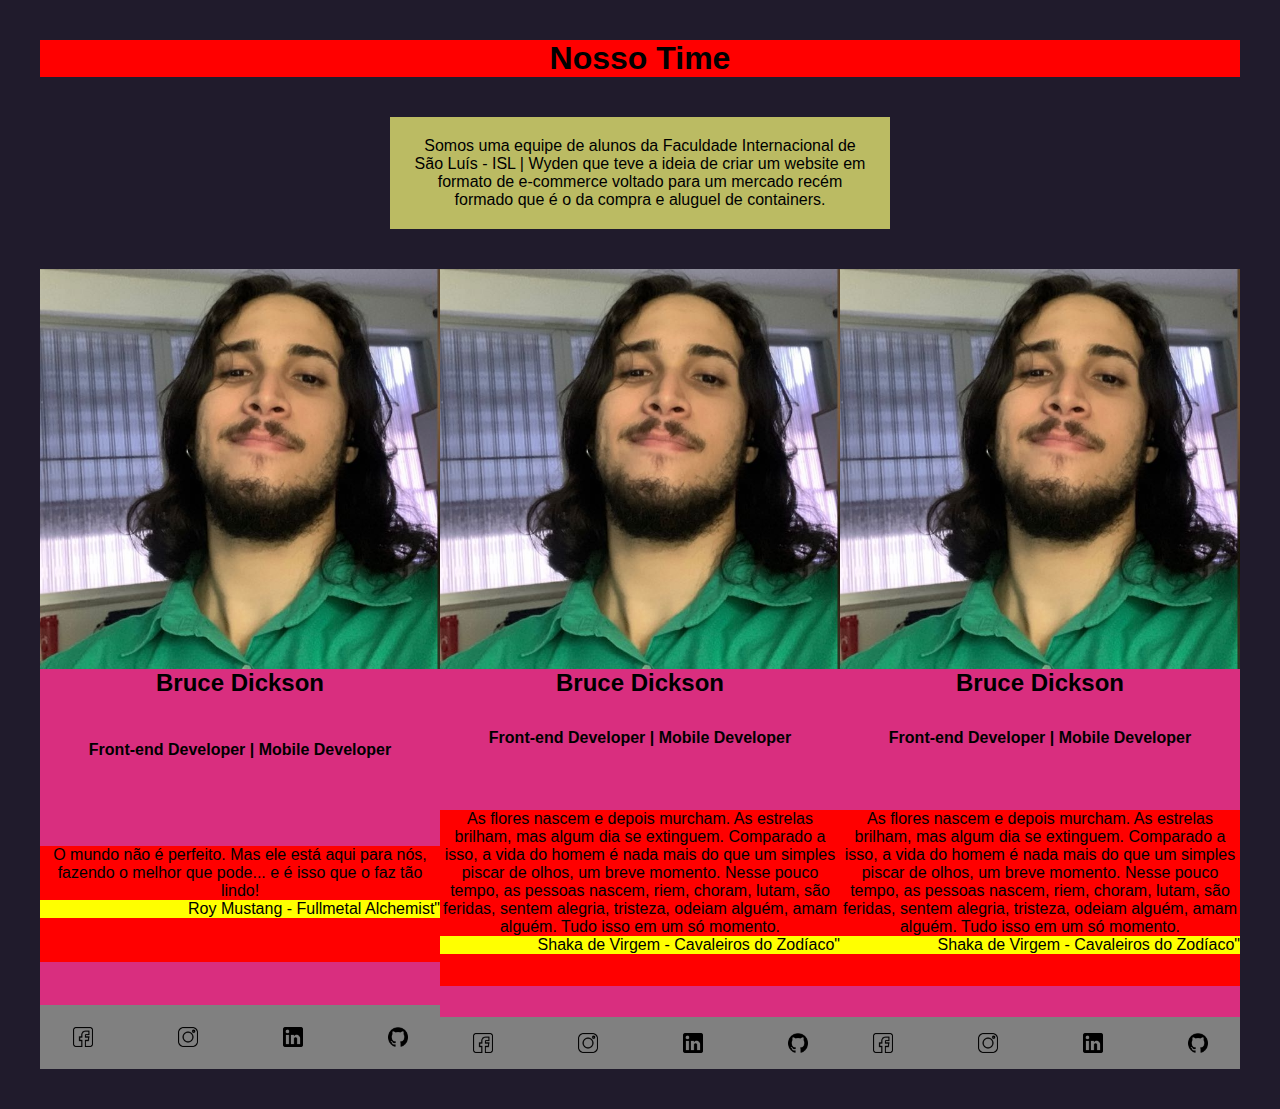
==== equipe.html @ 949eaf2f "inicio implementacao page" ====
<!DOCTYPE html>
<html lang="pt-br">
<head>
    <meta charset="UTF-8">
    <meta http-equiv="X-UA-Compatible" content="IE=edge">
    <meta name="viewport" content="width=device-width, initial-scale=1.0">
    <title>Equipe</title>
    <link rel="stylesheet" href="css/equipe.css">
</head>
<body>

    <h1>Nosso Time</h1>

    <p class="team-description">
        Somos uma equipe de alunos da Faculdade Internacional de São Luís - ISL | Wyden
        que teve a ideia de criar um website em formato de e-commerce voltado para um
        mercado recém formado que é o da compra e aluguel de containers.
    </p>

    <main>



        <div class="grid-profile">

            <img width="10px" class="image-profile" src="img/equipe/b.jpg" alt="image-profile">
            
            <div class="profile-details">

                <h2 class="profile-name">Bruce Dickson</h2>
                <h4 class="profile-stack">Front-end Developer | Mobile Developer</h4>
                
                <p class="profile-phrase">
                    <blockquote>
                         O mundo não é perfeito. Mas ele está aqui para nós, fazendo o melhor que pode... e é isso que o faz tão lindo!                        
                        <p>Roy Mustang - Fullmetal Alchemist"</p>
                    </blockquote>
                </p>

                <nav class="profile-links">
                    <a href="#" target="_blank">
                        <img width="20px" src="img/icones-redes-sociais/icone-facebook.png" alt="icone-facebook">
                    </a>
                    <a href="#" target="_blank">
                        <img width="20px" src="img/icones-redes-sociais/icone-instagram.png" alt="icone-instagram">
                    </a>
                    <a href="#" target="_blank">
                        <img width="20px" src="img/icones-redes-sociais/icone-linkedin.png" alt="icone-linkedin">
                    </a>
                    <a href="#" target="_blank">
                        <img width="20px" src="img/icones-redes-sociais/icone-github.png" alt="icone-github">
                    </a>
                </nav>
            </div>

        </div>

        <div class="grid-profile">

            <img width="10px" class="image-profile" src="img/equipe/b.jpg" alt="image-profile">
            
            <div class="profile-details">

                <h2 class="profile-name">Bruce Dickson</h2>
                <h4 class="profile-stack">Front-end Developer | Mobile Developer</h4>
                
                <p class="profile-phrase">
                    <blockquote>
                        As flores nascem e depois murcham. As estrelas brilham, mas algum dia se extinguem. Comparado a isso, a vida do homem é nada mais do que um simples piscar de olhos, um breve momento. Nesse pouco tempo, as pessoas nascem, riem, choram, lutam, são feridas, sentem alegria, tristeza, odeiam alguém, amam alguém. Tudo isso em um só momento.                         
                        <p>Shaka de Virgem - Cavaleiros do Zodíaco"</p>
                    </blockquote>
                </p>

                <nav class="profile-links">
                    <a href="#" target="_blank">
                        <img width="20px" src="img/icones-redes-sociais/icone-facebook.png" alt="icone-facebook">
                    </a>
                    <a href="#" target="_blank">
                        <img width="20px" src="img/icones-redes-sociais/icone-instagram.png" alt="icone-instagram">
                    </a>
                    <a href="#" target="_blank">
                        <img width="20px" src="img/icones-redes-sociais/icone-linkedin.png" alt="icone-linkedin">
                    </a>
                    <a href="#" target="_blank">
                        <img width="20px" src="img/icones-redes-sociais/icone-github.png" alt="icone-github">
                    </a>
                </nav>
            </div>

        </div>

        <div class="grid-profile">

            <img width="10px" class="image-profile" src="img/equipe/b.jpg" alt="image-profile">
            
            <div class="profile-details">

                <h2 class="profile-name">Bruce Dickson</h2>
                <h4 class="profile-stack">Front-end Developer | Mobile Developer</h4>
                
                <p class="profile-phrase">
                    <blockquote>
                        As flores nascem e depois murcham. As estrelas brilham, mas algum dia se extinguem. Comparado a isso, a vida do homem é nada mais do que um simples piscar de olhos, um breve momento. Nesse pouco tempo, as pessoas nascem, riem, choram, lutam, são feridas, sentem alegria, tristeza, odeiam alguém, amam alguém. Tudo isso em um só momento.                         
                        <p>Shaka de Virgem - Cavaleiros do Zodíaco"</p>
                    </blockquote>
                </p>

                <nav class="profile-links">
                    <a href="#" target="_blank">
                        <img width="20px" src="img/icones-redes-sociais/icone-facebook.png" alt="icone-facebook">
                    </a>
                    <a href="#" target="_blank">
                        <img width="20px" src="img/icones-redes-sociais/icone-instagram.png" alt="icone-instagram">
                    </a>
                    <a href="#" target="_blank">
                        <img width="20px" src="img/icones-redes-sociais/icone-linkedin.png" alt="icone-linkedin">
                    </a>
                    <a href="#" target="_blank">
                        <img width="20px" src="img/icones-redes-sociais/icone-github.png" alt="icone-github">
                    </a>
                </nav>
            </div>

        </div>

    </main>
</body>
</html>
---- css/equipe.css ----
:root {
    --bg-fundo-destaque: #010102c7;
    --bg-color: #201b2c;
    --bg-btn-login: #00ff88;
    --bg-input: #514869;
    --color-title: #77ffc0;
    --color-card-title: #00ff88;
    --bg-icone-facebook: #4267B2;
    --bg-icone-twitter: #36B9FF;
    --bg-icone-insta: radial-gradient(circle at 33% 100%, #fed373 4%, #f15245 30%, #d92e7f 62%, #9b36b7 85%, #515ecf);
    --bg-icone-youtube: #F20000;
}

* {
    padding: 0;
    margin: 0;
    box-sizing: border-box;
}

img {
    width: 100%;
}

a {
    text-decoration: none;
}

body {
    background-color: var(--bg-color);
    font-family: Arial, Helvetica, sans-serif;
    margin: 40px;
}

h1 { 
    text-align: center;
    background-color: red;
    margin-bottom: 40px;
}

p.team-description {
    text-align: justify;
    max-width: 500px;
    text-align: center;
    background-color: rgb(187, 187, 99);
    margin: 40px auto;
    padding: 20px
}

main {
    background-color: yellow;
    display: grid;
    grid-template-columns: repeat(3,1fr);
}

main div.grid-profile {
    background-color: green;
    display: grid;
    grid-template-columns: 1fr;
    grid-template-rows: 1fr 1fr;
}

main div div.profile-details {
    display: grid;
    background-color: #d92e7f;
}

main div div.profile-details h2 {
    text-align: center;
}

main div div.profile-details h4 {
    text-align: center;
}

main div div.profile-details blockquote  {
    background-color: red;
    text-align: center;
}

main div div.profile-details blockquote p {
    background-color: yellow;
    text-align: right;
}

main div div.profile-details nav {
    background-color: gray;
    display: flex;
    gap: 20px;
}

main div div.profile-details nav a {
    flex: 1;
    display: flex;
    flex-flow: column;
    justify-content: center;
    align-items: center;
}

main div.grid-profile nav a img {
    width: 20px;
}
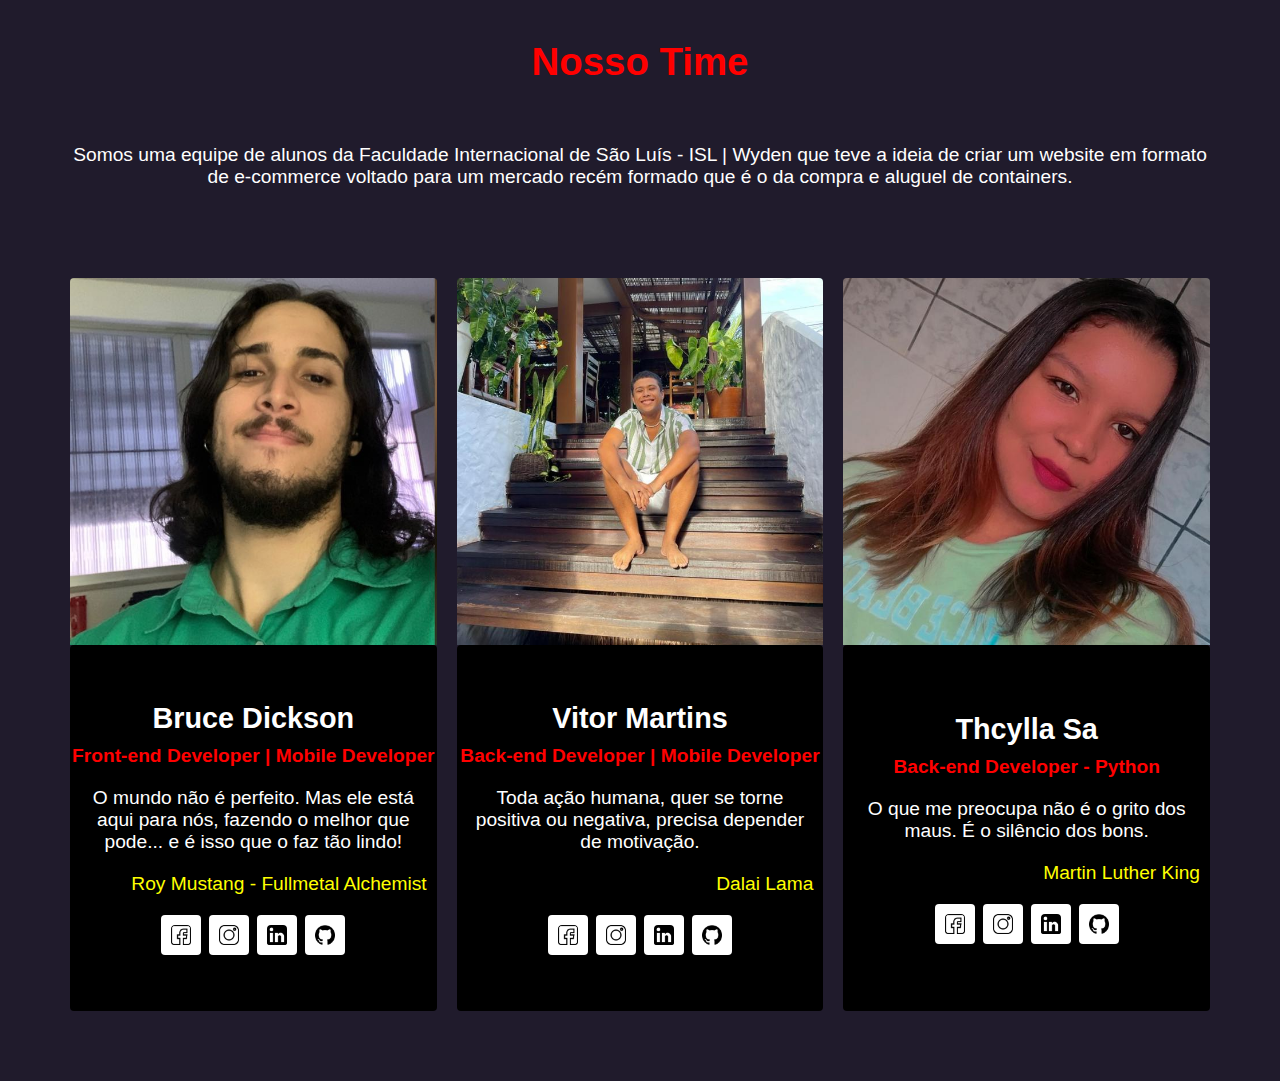
==== commit 4145a6a3: "primeira fase do grid concluida" ====
--- a/equipe.html
+++ b/equipe.html
@@ -19,8 +19,6 @@
 
     <main>
 
-
-
         <div class="grid-profile">
 
             <img width="10px" class="image-profile" src="img/equipe/b.jpg" alt="image-profile">
@@ -30,12 +28,10 @@
                 <h2 class="profile-name">Bruce Dickson</h2>
                 <h4 class="profile-stack">Front-end Developer | Mobile Developer</h4>
                 
-                <p class="profile-phrase">
-                    <blockquote>
-                         O mundo não é perfeito. Mas ele está aqui para nós, fazendo o melhor que pode... e é isso que o faz tão lindo!                        
-                        <p>Roy Mustang - Fullmetal Alchemist"</p>
-                    </blockquote>
-                </p>
+                <blockquote>
+                    O mundo não é perfeito. Mas ele está aqui para nós, fazendo o melhor que pode... e é isso que o faz tão lindo!                        
+                   <p>Roy Mustang - Fullmetal Alchemist</p>
+               </blockquote>
 
                 <nav class="profile-links">
                     <a href="#" target="_blank">
@@ -52,24 +48,20 @@
                     </a>
                 </nav>
             </div>
-
         </div>
-
         <div class="grid-profile">
 
-            <img width="10px" class="image-profile" src="img/equipe/b.jpg" alt="image-profile">
+            <img width="10px" class="image-profile" src="img/equipe/v.jpg" alt="image-profile">
             
             <div class="profile-details">
 
-                <h2 class="profile-name">Bruce Dickson</h2>
-                <h4 class="profile-stack">Front-end Developer | Mobile Developer</h4>
+                <h2 class="profile-name">Vitor Martins</h2>
+                <h4 class="profile-stack">Back-end Developer | Mobile Developer</h4>
                 
-                <p class="profile-phrase">
-                    <blockquote>
-                        As flores nascem e depois murcham. As estrelas brilham, mas algum dia se extinguem. Comparado a isso, a vida do homem é nada mais do que um simples piscar de olhos, um breve momento. Nesse pouco tempo, as pessoas nascem, riem, choram, lutam, são feridas, sentem alegria, tristeza, odeiam alguém, amam alguém. Tudo isso em um só momento.                         
-                        <p>Shaka de Virgem - Cavaleiros do Zodíaco"</p>
-                    </blockquote>
-                </p>
+                <blockquote>
+                    Toda ação humana, quer se torne positiva ou negativa, precisa depender de motivação.                    
+                   <p>Dalai Lama</p>
+               </blockquote>
 
                 <nav class="profile-links">
                     <a href="#" target="_blank">
@@ -86,24 +78,21 @@
                     </a>
                 </nav>
             </div>
-
         </div>
 
         <div class="grid-profile">
 
-            <img width="10px" class="image-profile" src="img/equipe/b.jpg" alt="image-profile">
+            <img width="10px" class="image-profile" src="img/equipe/t.jpg" alt="image-profile">
             
             <div class="profile-details">
 
-                <h2 class="profile-name">Bruce Dickson</h2>
-                <h4 class="profile-stack">Front-end Developer | Mobile Developer</h4>
+                <h2 class="profile-name">Thcylla Sa</h2>
+                <h4 class="profile-stack">Back-end Developer - Python</h4>
                 
-                <p class="profile-phrase">
-                    <blockquote>
-                        As flores nascem e depois murcham. As estrelas brilham, mas algum dia se extinguem. Comparado a isso, a vida do homem é nada mais do que um simples piscar de olhos, um breve momento. Nesse pouco tempo, as pessoas nascem, riem, choram, lutam, são feridas, sentem alegria, tristeza, odeiam alguém, amam alguém. Tudo isso em um só momento.                         
-                        <p>Shaka de Virgem - Cavaleiros do Zodíaco"</p>
-                    </blockquote>
-                </p>
+                <blockquote>
+                    O que me preocupa não é o grito dos maus. É o silêncio dos bons.                     
+                   <p>Martin Luther King</p>
+               </blockquote>
 
                 <nav class="profile-links">
                     <a href="#" target="_blank">
@@ -120,7 +109,6 @@
                     </a>
                 </nav>
             </div>
-
         </div>
 
     </main>
--- a/css/equipe.css
+++ b/css/equipe.css
@@ -19,6 +19,7 @@
 
 img {
     width: 100%;
+    height: 100%;
 }
 
 a {
@@ -29,40 +30,50 @@
     background-color: var(--bg-color);
     font-family: Arial, Helvetica, sans-serif;
     margin: 40px;
+    color: #fff;
+    font-size: 1.2em;
 }
 
 h1 { 
     text-align: center;
-    background-color: red;
+    color: red;
     margin-bottom: 40px;
 }
 
 p.team-description {
     text-align: justify;
-    max-width: 500px;
     text-align: center;
-    background-color: rgb(187, 187, 99);
     margin: 40px auto;
     padding: 20px
 }
 
 main {
-    background-color: yellow;
     display: grid;
     grid-template-columns: repeat(3,1fr);
+    gap: 20px;
+    padding: 30px;
 }
 
 main div.grid-profile {
-    background-color: green;
     display: grid;
     grid-template-columns: 1fr;
     grid-template-rows: 1fr 1fr;
 }
 
+main div.grid-profile img {
+    border-top-left-radius: 4px;
+    border-top-right-radius: 4px;
+}
+
 main div div.profile-details {
-    display: grid;
-    background-color: #d92e7f;
+    background-color: #000;
+    display: flex;
+    flex-flow: column wrap;
+    justify-content: center;
+    gap: 10px;
+    border-radius: 4px;
 }
+
 
 main div div.profile-details h2 {
     text-align: center;
@@ -70,32 +81,40 @@
 
 main div div.profile-details h4 {
     text-align: center;
+    color: red;
 }
 
 main div div.profile-details blockquote  {
-    background-color: red;
+    display: flex;
+    flex-flow: column wrap;
+    justify-content: start;
     text-align: center;
+    gap: 20px;
+    padding: 10px;
+
 }
 
 main div div.profile-details blockquote p {
-    background-color: yellow;
     text-align: right;
+    color: yellow;
 }
 
 main div div.profile-details nav {
-    background-color: gray;
     display: flex;
-    gap: 20px;
+    justify-content: center;
+    gap: 8px;
+    
 }
 
-main div div.profile-details nav a {
-    flex: 1;
+main div.grid-profile nav a {
     display: flex;
-    flex-flow: column;
-    justify-content: center;
     align-items: center;
+    padding: 10px;
+    background-color: #fff;
+    border-radius: 4px;
 }
 
 main div.grid-profile nav a img {
     width: 20px;
+    height: 20px;
 }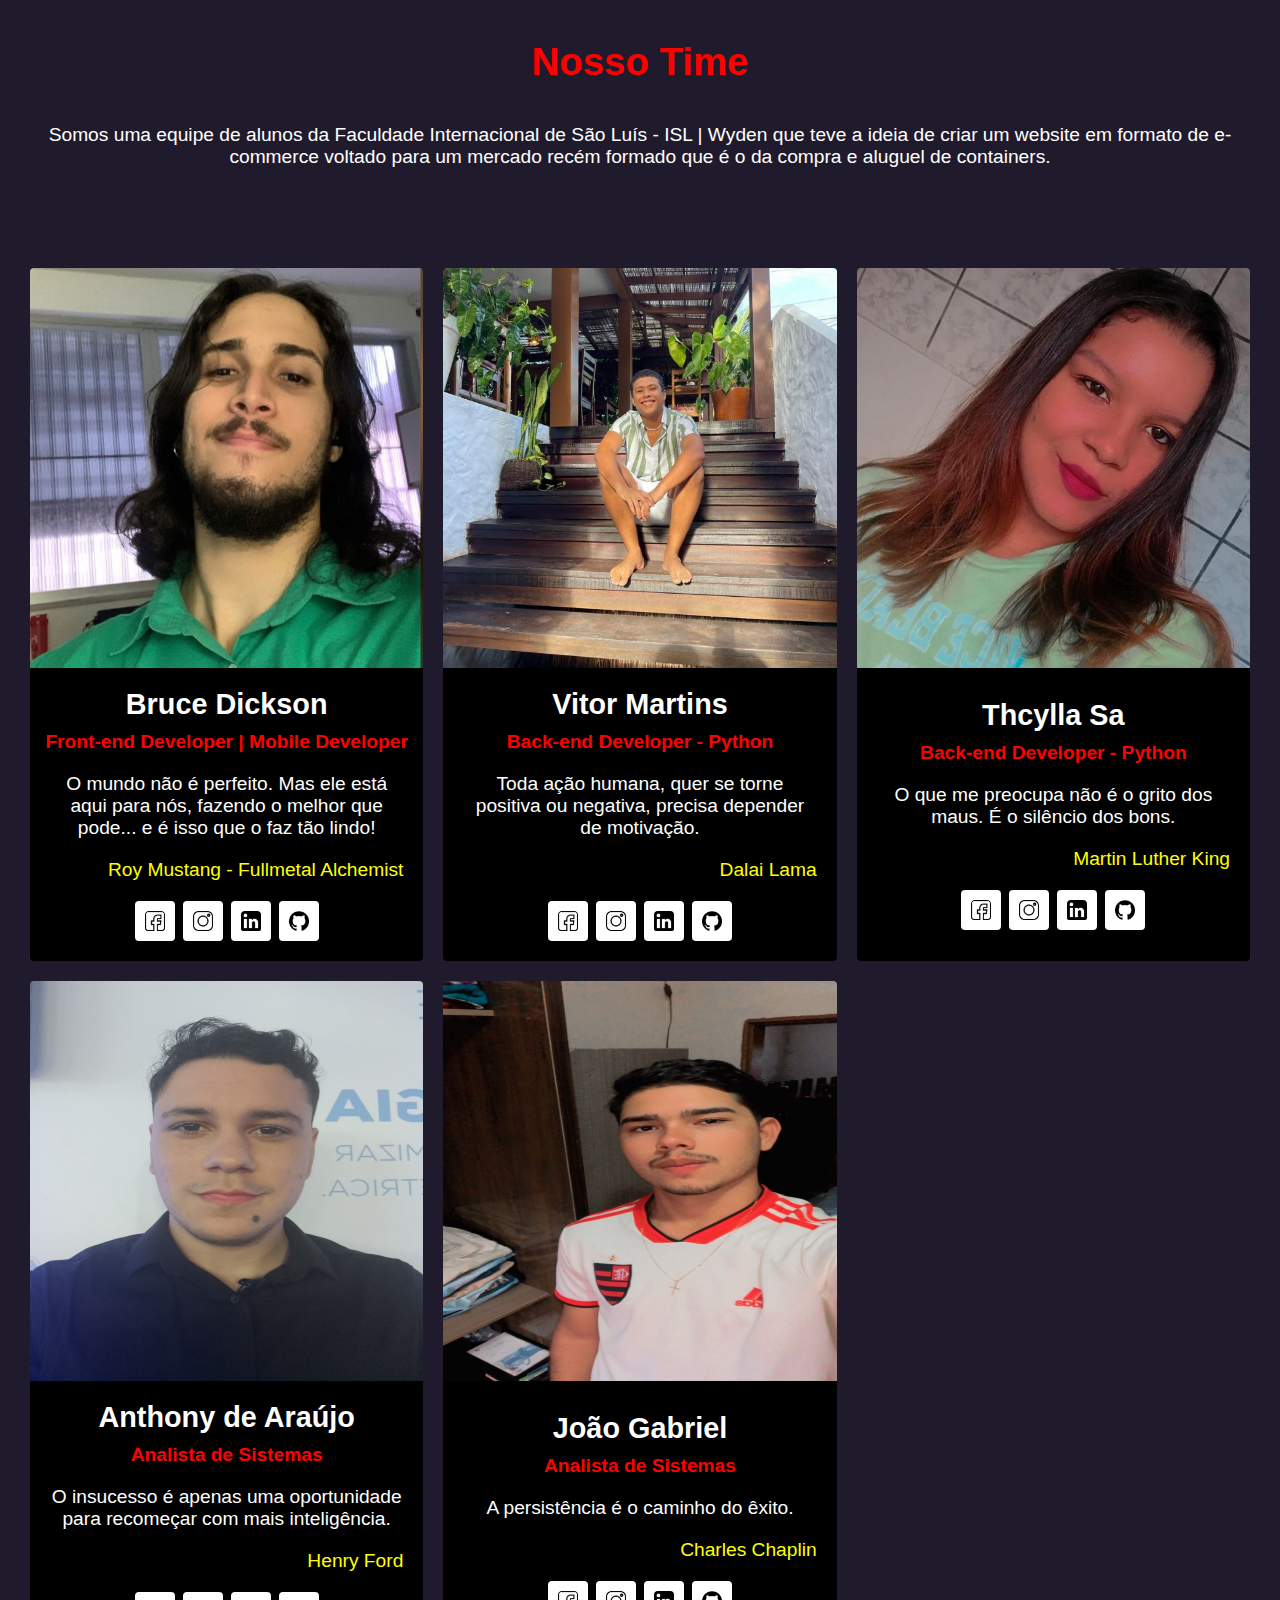
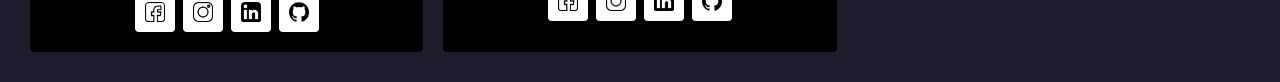
==== commit 9bf527d7: "80% da page equipe concluida" ====
--- a/equipe.html
+++ b/equipe.html
@@ -21,7 +21,7 @@
 
         <div class="grid-profile">
 
-            <img width="10px" class="image-profile" src="img/equipe/b.jpg" alt="image-profile">
+            <img class="image-profile" src="img/equipe/b.jpg" alt="image-profile">
             
             <div class="profile-details">
 
@@ -33,30 +33,30 @@
                    <p>Roy Mustang - Fullmetal Alchemist</p>
                </blockquote>
 
-                <nav class="profile-links">
-                    <a href="#" target="_blank">
-                        <img width="20px" src="img/icones-redes-sociais/icone-facebook.png" alt="icone-facebook">
-                    </a>
-                    <a href="#" target="_blank">
-                        <img width="20px" src="img/icones-redes-sociais/icone-instagram.png" alt="icone-instagram">
-                    </a>
-                    <a href="#" target="_blank">
-                        <img width="20px" src="img/icones-redes-sociais/icone-linkedin.png" alt="icone-linkedin">
-                    </a>
-                    <a href="#" target="_blank">
-                        <img width="20px" src="img/icones-redes-sociais/icone-github.png" alt="icone-github">
-                    </a>
-                </nav>
+               <nav class="profile-links">
+                <a  class="fb" href="https://www.facebook.com/" target="_blank">
+                    <img width="20px" src="img/icones-redes-sociais/icone-facebook.png" alt="icone-facebook">
+                </a>
+                <a  class="ins" href="https://www.instagram.com/_brucedickson/" target="_blank">
+                    <img width="20px" src="img/icones-redes-sociais/icone-instagram.png" alt="icone-instagram">
+                </a>
+                <a class="li" href="https://www.linkedin.com/in/bruce-dickson-84960b21b/" target="_blank">
+                    <img width="20px" src="img/icones-redes-sociais/icone-linkedin.png" alt="icone-linkedin">
+                </a>
+                <a class="git" href="https://github.com/BruceDicksonn" target="_blank">
+                    <img width="20px" src="img/icones-redes-sociais/icone-github.png" alt="icone-github">
+                </a>
+            </nav>
             </div>
         </div>
         <div class="grid-profile">
 
-            <img width="10px" class="image-profile" src="img/equipe/v.jpg" alt="image-profile">
+            <img class="image-profile" src="img/equipe/v.jpg" alt="image-profile">
             
             <div class="profile-details">
 
                 <h2 class="profile-name">Vitor Martins</h2>
-                <h4 class="profile-stack">Back-end Developer | Mobile Developer</h4>
+                <h4 class="profile-stack">Back-end Developer - Python</h4>
                 
                 <blockquote>
                     Toda ação humana, quer se torne positiva ou negativa, precisa depender de motivação.                    
@@ -64,16 +64,16 @@
                </blockquote>
 
                 <nav class="profile-links">
-                    <a href="#" target="_blank">
+                    <a  class="fb" href="https://www.facebook.com/" target="_blank">
                         <img width="20px" src="img/icones-redes-sociais/icone-facebook.png" alt="icone-facebook">
                     </a>
-                    <a href="#" target="_blank">
+                    <a  class="ins" href="https://www.instagram.com/vitommartins/" target="_blank">
                         <img width="20px" src="img/icones-redes-sociais/icone-instagram.png" alt="icone-instagram">
                     </a>
-                    <a href="#" target="_blank">
+                    <a class="li" href="https://www.linkedin.com/in/vitor-martins-219292215/" target="_blank">
                         <img width="20px" src="img/icones-redes-sociais/icone-linkedin.png" alt="icone-linkedin">
                     </a>
-                    <a href="#" target="_blank">
+                    <a class="git" href="https://github.com/mmartins-vitor?tab=repositories" target="_blank">
                         <img width="20px" src="img/icones-redes-sociais/icone-github.png" alt="icone-github">
                     </a>
                 </nav>
@@ -82,7 +82,7 @@
 
         <div class="grid-profile">
 
-            <img width="10px" class="image-profile" src="img/equipe/t.jpg" alt="image-profile">
+            <img class="image-profile" src="img/equipe/t.jpg" alt="image-profile">
             
             <div class="profile-details">
 
@@ -94,20 +94,87 @@
                    <p>Martin Luther King</p>
                </blockquote>
 
-                <nav class="profile-links">
-                    <a href="#" target="_blank">
-                        <img width="20px" src="img/icones-redes-sociais/icone-facebook.png" alt="icone-facebook">
-                    </a>
-                    <a href="#" target="_blank">
-                        <img width="20px" src="img/icones-redes-sociais/icone-instagram.png" alt="icone-instagram">
-                    </a>
-                    <a href="#" target="_blank">
-                        <img width="20px" src="img/icones-redes-sociais/icone-linkedin.png" alt="icone-linkedin">
-                    </a>
-                    <a href="#" target="_blank">
-                        <img width="20px" src="img/icones-redes-sociais/icone-github.png" alt="icone-github">
-                    </a>
-                </nav>
+               <nav class="profile-links">
+                <a  class="fb" href="https://www.facebook.com/" target="_blank">
+                    <img width="20px" src="img/icones-redes-sociais/icone-facebook.png" alt="icone-facebook">
+                </a>
+                <a  class="ins" href="https://www.instagram.com/thcylla_sa/" target="_blank">
+                    <img width="20px" src="img/icones-redes-sociais/icone-instagram.png" alt="icone-instagram">
+                </a>
+                <a class="li" href="https://www.linkedin.com/in/thcylla-sa-9587951b3/" target="_blank">
+                    <img width="20px" src="img/icones-redes-sociais/icone-linkedin.png" alt="icone-linkedin">
+                </a>
+                <a class="git" href="https://github.com/" target="_blank">
+                    <img width="20px" src="img/icones-redes-sociais/icone-github.png" alt="icone-github">
+                </a>
+            </nav>
+            </div>
+        </div>
+
+
+
+        <div class="grid-profile">
+
+            <img class="image-profile" src="img/equipe/a.jpg" alt="image-profile">
+            
+            <div class="profile-details">
+
+                <h2 class="profile-name">Anthony de Araújo</h2>
+                <h4 class="profile-stack">Analista de Sistemas</h4>
+                
+                <blockquote>
+                    O insucesso é apenas uma oportunidade para recomeçar com mais inteligência.                
+                   <p>Henry Ford</p>
+               </blockquote>
+
+               <nav class="profile-links">
+                <a  class="fb" href="https://www.facebook.com/" target="_blank">
+                    <img width="20px" src="img/icones-redes-sociais/icone-facebook.png" alt="icone-facebook">
+                </a>
+                <a  class="ins" href="https://www.instagram.com/" target="_blank">
+                    <img width="20px" src="img/icones-redes-sociais/icone-instagram.png" alt="icone-instagram">
+                </a>
+                <a class="li" href="https://www.linkedin.com/" target="_blank">
+                    <img width="20px" src="img/icones-redes-sociais/icone-linkedin.png" alt="icone-linkedin">
+                </a>
+                <a class="git" href="https://github.com/" target="_blank">
+                    <img width="20px" src="img/icones-redes-sociais/icone-github.png" alt="icone-github">
+                </a>
+            </nav>
+            </div>
+        </div>
+
+
+
+
+        <div class="grid-profile">
+
+            <img class="image-profile" src="img/equipe/g.jpg" alt="image-profile">
+            
+            <div class="profile-details">
+
+                <h2 class="profile-name">João Gabriel</h2>
+                <h4 class="profile-stack">Analista de Sistemas</h4>
+                
+                <blockquote>
+                    A persistência é o caminho do êxito.              
+                   <p>Charles Chaplin</p>
+               </blockquote>
+
+               <nav class="profile-links">
+                <a  class="fb" href="https://www.facebook.com/" target="_blank">
+                    <img width="20px" src="img/icones-redes-sociais/icone-facebook.png" alt="icone-facebook">
+                </a>
+                <a  class="ins" href="https://www.instagram.com/" target="_blank">
+                    <img width="20px" src="img/icones-redes-sociais/icone-instagram.png" alt="icone-instagram">
+                </a>
+                <a class="li" href="https://www.linkedin.com/" target="_blank">
+                    <img width="20px" src="img/icones-redes-sociais/icone-linkedin.png" alt="icone-linkedin">
+                </a>
+                <a class="git" href="https://github.com/" target="_blank">
+                    <img width="20px" src="img/icones-redes-sociais/icone-github.png" alt="icone-github">
+                </a>
+            </nav>
             </div>
         </div>
 
--- a/css/equipe.css
+++ b/css/equipe.css
@@ -6,6 +6,8 @@
     --color-title: #77ffc0;
     --color-card-title: #00ff88;
     --bg-icone-facebook: #4267B2;
+    --bg-icone-github: #F04F33;
+    --bg-icone-linkedin: #0275B4;
     --bg-icone-twitter: #36B9FF;
     --bg-icone-insta: radial-gradient(circle at 33% 100%, #fed373 4%, #f15245 30%, #d92e7f 62%, #9b36b7 85%, #515ecf);
     --bg-icone-youtube: #F20000;
@@ -27,27 +29,31 @@
 }
 
 body {
+    height: 100%;
+    height: 100%;
     background-color: var(--bg-color);
     font-family: Arial, Helvetica, sans-serif;
-    margin: 40px;
     color: #fff;
+    margin-top: 40px;
     font-size: 1.2em;
 }
 
 h1 { 
     text-align: center;
     color: red;
-    margin-bottom: 40px;
 }
 
 p.team-description {
     text-align: justify;
     text-align: center;
-    margin: 40px auto;
-    padding: 20px
+    margin-bottom: 30px;
+    padding: 40px
 }
 
 main {
+    max-width: 1300px;
+    height: 100%;
+    margin: auto;
     display: grid;
     grid-template-columns: repeat(3,1fr);
     gap: 20px;
@@ -55,9 +61,10 @@
 }
 
 main div.grid-profile {
+    width: 100%;
     display: grid;
     grid-template-columns: 1fr;
-    grid-template-rows: 1fr 1fr;
+    grid-template-rows: 400px 1fr;
 }
 
 main div.grid-profile img {
@@ -71,7 +78,9 @@
     flex-flow: column wrap;
     justify-content: center;
     gap: 10px;
-    border-radius: 4px;
+    padding: 20px 10px;
+    border-bottom-left-radius: 4px;
+    border-bottom-right-radius: 4px;
 }
 
 
@@ -117,4 +126,33 @@
 main div.grid-profile nav a img {
     width: 20px;
     height: 20px;
+}
+
+main div.grid-profile a.fb:hover {
+    background-color: var(--bg-icone-facebook);
+}
+
+main div.grid-profile nav.profile-links a.li:hover {
+    background-color: var(--bg-icone-linkedin);
+}
+
+nav.profile-links a.ins:hover {
+    background-image: var(--bg-icone-insta);
+}
+
+nav.profile-links a.git:hover {
+    background-color: var(--bg-icone-github);
+}
+
+@media (max-width:900px) {
+    main {
+        background: red;
+        grid-template-columns: 1fr;
+        grid-template-rows: auto 1fr;
+    }
+
+    main div.grid-profile {
+        justify-self: center;
+        max-width: 500px;
+    }
 }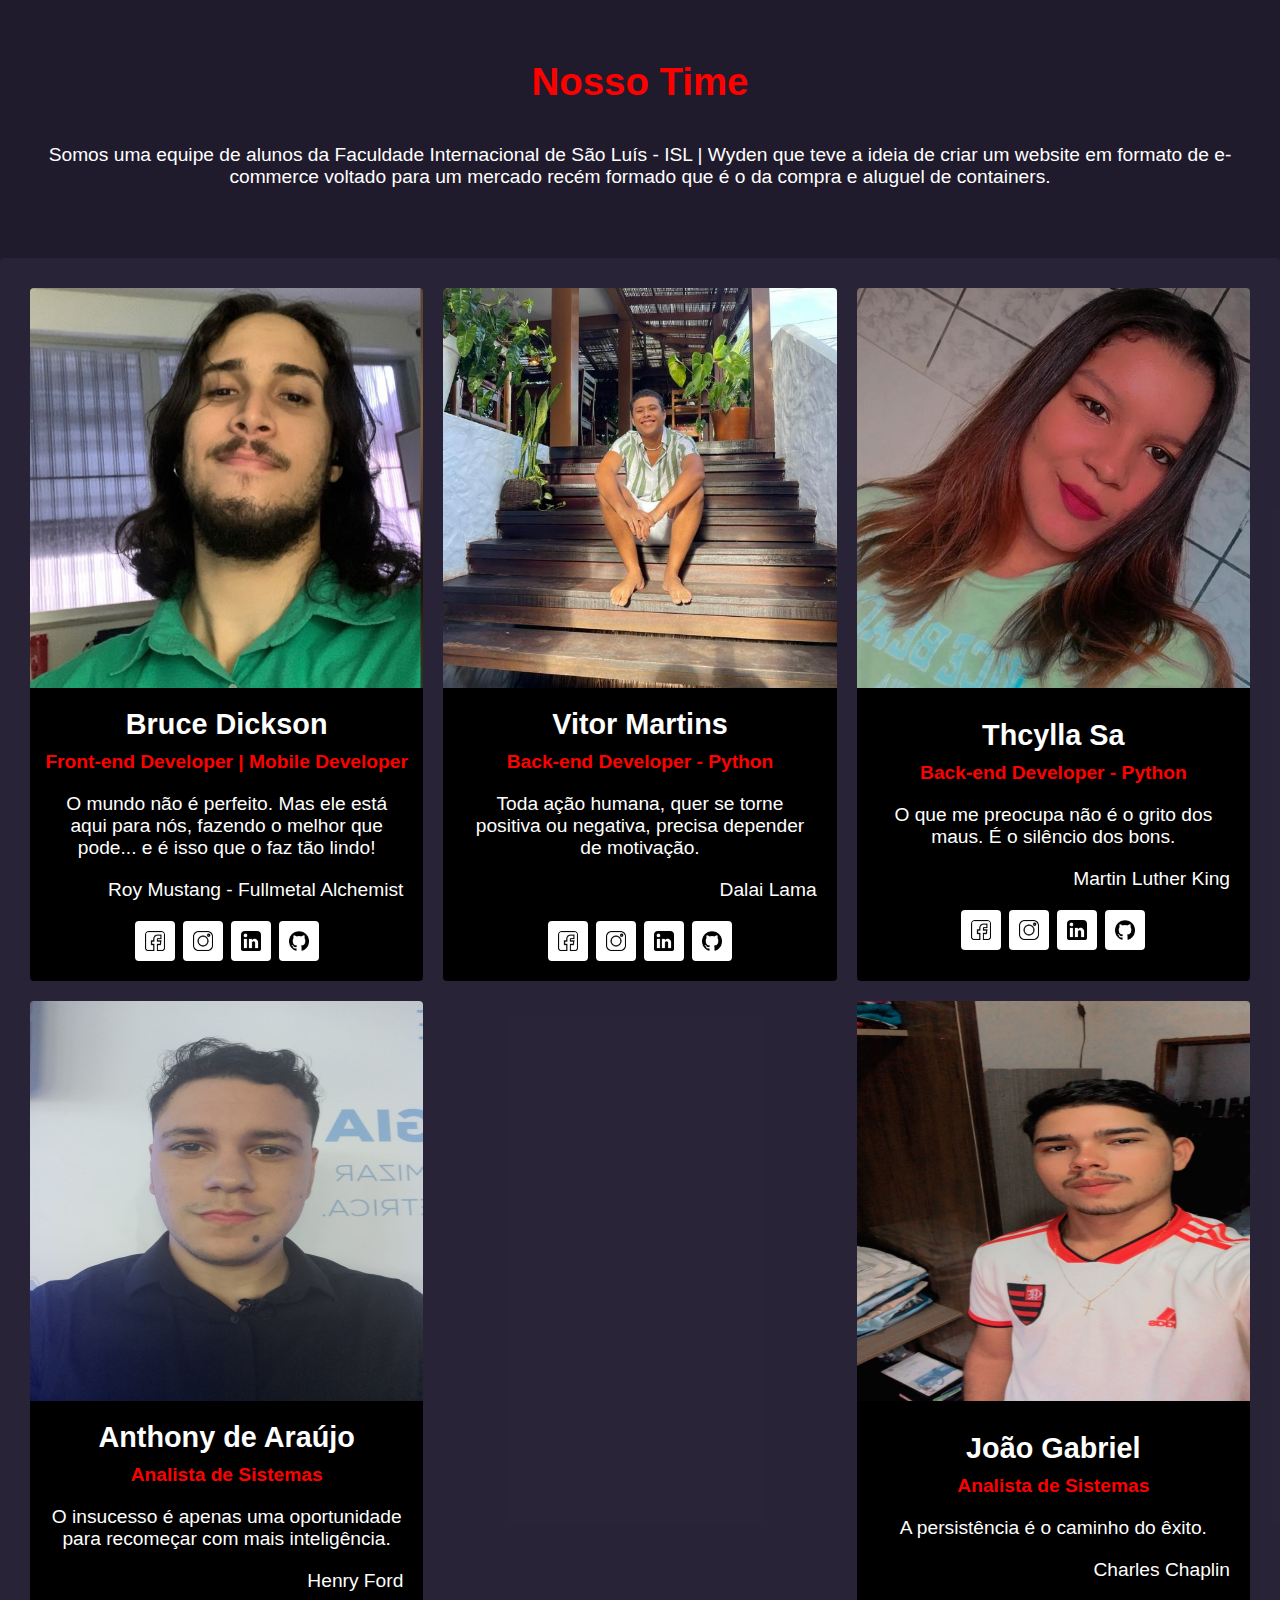
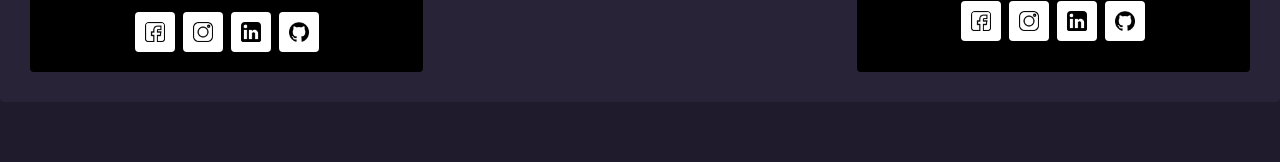
==== commit cbf1284b: "Page de equipe finalizada!" ====
--- a/equipe.html
+++ b/equipe.html
@@ -19,162 +19,144 @@
 
     <main>
 
-        <div class="grid-profile">
+        <div class="grid-container">
 
-            <img class="image-profile" src="img/equipe/b.jpg" alt="image-profile">
+            <div class="grid-profile">
+                
+                <img class="image-profile" src="img/equipe/b.jpg" alt="image-profile">
             
-            <div class="profile-details">
-
-                <h2 class="profile-name">Bruce Dickson</h2>
-                <h4 class="profile-stack">Front-end Developer | Mobile Developer</h4>
-                
-                <blockquote>
-                    O mundo não é perfeito. Mas ele está aqui para nós, fazendo o melhor que pode... e é isso que o faz tão lindo!                        
-                   <p>Roy Mustang - Fullmetal Alchemist</p>
-               </blockquote>
-
-               <nav class="profile-links">
-                <a  class="fb" href="https://www.facebook.com/" target="_blank">
-                    <img width="20px" src="img/icones-redes-sociais/icone-facebook.png" alt="icone-facebook">
-                </a>
-                <a  class="ins" href="https://www.instagram.com/_brucedickson/" target="_blank">
-                    <img width="20px" src="img/icones-redes-sociais/icone-instagram.png" alt="icone-instagram">
-                </a>
-                <a class="li" href="https://www.linkedin.com/in/bruce-dickson-84960b21b/" target="_blank">
-                    <img width="20px" src="img/icones-redes-sociais/icone-linkedin.png" alt="icone-linkedin">
-                </a>
-                <a class="git" href="https://github.com/BruceDicksonn" target="_blank">
-                    <img width="20px" src="img/icones-redes-sociais/icone-github.png" alt="icone-github">
-                </a>
-            </nav>
-            </div>
-        </div>
-        <div class="grid-profile">
-
-            <img class="image-profile" src="img/equipe/v.jpg" alt="image-profile">
+                <div class="profile-details">
+                    <h2 class="profile-name">Bruce Dickson</h2>
+                    <h4 class="profile-stack">Front-end Developer | Mobile Developer</h4>
             
-            <div class="profile-details">
-
-                <h2 class="profile-name">Vitor Martins</h2>
-                <h4 class="profile-stack">Back-end Developer - Python</h4>
-                
-                <blockquote>
-                    Toda ação humana, quer se torne positiva ou negativa, precisa depender de motivação.                    
-                   <p>Dalai Lama</p>
-               </blockquote>
-
-                <nav class="profile-links">
+                    <blockquote>
+                        O mundo não é perfeito. Mas ele está aqui para nós, fazendo o melhor que pode... e é isso que o faz tão lindo!
+                       <p>Roy Mustang - Fullmetal Alchemist</p>
+                   </blockquote>
+                   <nav class="profile-links">
                     <a  class="fb" href="https://www.facebook.com/" target="_blank">
                         <img width="20px" src="img/icones-redes-sociais/icone-facebook.png" alt="icone-facebook">
                     </a>
-                    <a  class="ins" href="https://www.instagram.com/vitommartins/" target="_blank">
+                    <a  class="ins" href="https://www.instagram.com/_brucedickson/" target="_blank">
                         <img width="20px" src="img/icones-redes-sociais/icone-instagram.png" alt="icone-instagram">
                     </a>
-                    <a class="li" href="https://www.linkedin.com/in/vitor-martins-219292215/" target="_blank">
+                    <a class="li" href="https://www.linkedin.com/in/bruce-dickson-84960b21b/" target="_blank">
                         <img width="20px" src="img/icones-redes-sociais/icone-linkedin.png" alt="icone-linkedin">
                     </a>
-                    <a class="git" href="https://github.com/mmartins-vitor?tab=repositories" target="_blank">
+                    <a class="git" href="https://github.com/BruceDicksonn" target="_blank">
                         <img width="20px" src="img/icones-redes-sociais/icone-github.png" alt="icone-github">
                     </a>
                 </nav>
+                </div>
             </div>
-        </div>
+            <div class="grid-profile">
+                <img class="image-profile" src="img/equipe/v.jpg" alt="image-profile">
+            
+                <div class="profile-details">
+                    <h2 class="profile-name">Vitor Martins</h2>
+                    <h4 class="profile-stack">Back-end Developer - Python</h4>
+            
+                    <blockquote>
+                        Toda ação humana, quer se torne positiva ou negativa, precisa depender de motivação.
+                       <p>Dalai Lama</p>
+                   </blockquote>
+                    <nav class="profile-links">
+                        <a  class="fb" href="https://www.facebook.com/" target="_blank">
+                            <img width="20px" src="img/icones-redes-sociais/icone-facebook.png" alt="icone-facebook">
+                        </a>
+                        <a  class="ins" href="https://www.instagram.com/vitommartins/" target="_blank">
+                            <img width="20px" src="img/icones-redes-sociais/icone-instagram.png" alt="icone-instagram">
+                        </a>
+                        <a class="li" href="https://www.linkedin.com/in/vitor-martins-219292215/" target="_blank">
+                            <img width="20px" src="img/icones-redes-sociais/icone-linkedin.png" alt="icone-linkedin">
+                        </a>
+                        <a class="git" href="https://github.com/mmartins-vitor?tab=repositories" target="_blank">
+                            <img width="20px" src="img/icones-redes-sociais/icone-github.png" alt="icone-github">
+                        </a>
+                    </nav>
+                </div>
+            </div>
+            <div class="grid-profile">
+                <img class="image-profile" src="img/equipe/t.jpg" alt="image-profile">
+            
+                <div class="profile-details">
+                    <h2 class="profile-name">Thcylla Sa</h2>
+                    <h4 class="profile-stack">Back-end Developer - Python</h4>
+            
+                    <blockquote>
+                        O que me preocupa não é o grito dos maus. É o silêncio dos bons.
+                       <p>Martin Luther King</p>
+                   </blockquote>
+                   <nav class="profile-links">
+                    <a  class="fb" href="https://www.facebook.com/" target="_blank">
+                        <img width="20px" src="img/icones-redes-sociais/icone-facebook.png" alt="icone-facebook">
+                    </a>
+                    <a  class="ins" href="https://www.instagram.com/thcylla_sa/" target="_blank">
+                        <img width="20px" src="img/icones-redes-sociais/icone-instagram.png" alt="icone-instagram">
+                    </a>
+                    <a class="li" href="https://www.linkedin.com/in/thcylla-sa-9587951b3/" target="_blank">
+                        <img width="20px" src="img/icones-redes-sociais/icone-linkedin.png" alt="icone-linkedin">
+                    </a>
+                    <a class="git" href="https://github.com/" target="_blank">
+                        <img width="20px" src="img/icones-redes-sociais/icone-github.png" alt="icone-github">
+                    </a>
+                </nav>
+                </div>
+            </div>
+            <div class="grid-profile">
+                <img class="image-profile" src="img/equipe/a.jpg" alt="image-profile">
+            
+                <div class="profile-details">
+                    <h2 class="profile-name">Anthony de Araújo</h2>
+                    <h4 class="profile-stack">Analista de Sistemas</h4>
+            
+                    <blockquote>
+                        O insucesso é apenas uma oportunidade para recomeçar com mais inteligência.
+                       <p>Henry Ford</p>
+                   </blockquote>
+                   <nav class="profile-links">
+                    <a  class="fb" href="https://www.facebook.com/" target="_blank">
+                        <img width="20px" src="img/icones-redes-sociais/icone-facebook.png" alt="icone-facebook">
+                    </a>
+                    <a  class="ins" href="https://www.instagram.com/" target="_blank">
+                        <img width="20px" src="img/icones-redes-sociais/icone-instagram.png" alt="icone-instagram">
+                    </a>
+                    <a class="li" href="https://www.linkedin.com/" target="_blank">
+                        <img width="20px" src="img/icones-redes-sociais/icone-linkedin.png" alt="icone-linkedin">
+                    </a>
+                    <a class="git" href="https://github.com/" target="_blank">
+                        <img width="20px" src="img/icones-redes-sociais/icone-github.png" alt="icone-github">
+                    </a>
+                </nav>
+                </div>
+            </div>
 
-        <div class="grid-profile">
-
-            <img class="image-profile" src="img/equipe/t.jpg" alt="image-profile">
+            <div class="grid-profile">
+                <img class="image-profile" src="img/equipe/g.jpg" alt="image-profile">
             
-            <div class="profile-details">
-
-                <h2 class="profile-name">Thcylla Sa</h2>
-                <h4 class="profile-stack">Back-end Developer - Python</h4>
-                
-                <blockquote>
-                    O que me preocupa não é o grito dos maus. É o silêncio dos bons.                     
-                   <p>Martin Luther King</p>
-               </blockquote>
-
-               <nav class="profile-links">
-                <a  class="fb" href="https://www.facebook.com/" target="_blank">
-                    <img width="20px" src="img/icones-redes-sociais/icone-facebook.png" alt="icone-facebook">
-                </a>
-                <a  class="ins" href="https://www.instagram.com/thcylla_sa/" target="_blank">
-                    <img width="20px" src="img/icones-redes-sociais/icone-instagram.png" alt="icone-instagram">
-                </a>
-                <a class="li" href="https://www.linkedin.com/in/thcylla-sa-9587951b3/" target="_blank">
-                    <img width="20px" src="img/icones-redes-sociais/icone-linkedin.png" alt="icone-linkedin">
-                </a>
-                <a class="git" href="https://github.com/" target="_blank">
-                    <img width="20px" src="img/icones-redes-sociais/icone-github.png" alt="icone-github">
-                </a>
-            </nav>
-            </div>
-        </div>
-
-
-
-        <div class="grid-profile">
-
-            <img class="image-profile" src="img/equipe/a.jpg" alt="image-profile">
+                <div class="profile-details">
+                    <h2 class="profile-name">João Gabriel</h2>
+                    <h4 class="profile-stack">Analista de Sistemas</h4>
             
-            <div class="profile-details">
-
-                <h2 class="profile-name">Anthony de Araújo</h2>
-                <h4 class="profile-stack">Analista de Sistemas</h4>
-                
-                <blockquote>
-                    O insucesso é apenas uma oportunidade para recomeçar com mais inteligência.                
-                   <p>Henry Ford</p>
-               </blockquote>
-
-               <nav class="profile-links">
-                <a  class="fb" href="https://www.facebook.com/" target="_blank">
-                    <img width="20px" src="img/icones-redes-sociais/icone-facebook.png" alt="icone-facebook">
-                </a>
-                <a  class="ins" href="https://www.instagram.com/" target="_blank">
-                    <img width="20px" src="img/icones-redes-sociais/icone-instagram.png" alt="icone-instagram">
-                </a>
-                <a class="li" href="https://www.linkedin.com/" target="_blank">
-                    <img width="20px" src="img/icones-redes-sociais/icone-linkedin.png" alt="icone-linkedin">
-                </a>
-                <a class="git" href="https://github.com/" target="_blank">
-                    <img width="20px" src="img/icones-redes-sociais/icone-github.png" alt="icone-github">
-                </a>
-            </nav>
-            </div>
-        </div>
-
-
-
-
-        <div class="grid-profile">
-
-            <img class="image-profile" src="img/equipe/g.jpg" alt="image-profile">
-            
-            <div class="profile-details">
-
-                <h2 class="profile-name">João Gabriel</h2>
-                <h4 class="profile-stack">Analista de Sistemas</h4>
-                
-                <blockquote>
-                    A persistência é o caminho do êxito.              
-                   <p>Charles Chaplin</p>
-               </blockquote>
-
-               <nav class="profile-links">
-                <a  class="fb" href="https://www.facebook.com/" target="_blank">
-                    <img width="20px" src="img/icones-redes-sociais/icone-facebook.png" alt="icone-facebook">
-                </a>
-                <a  class="ins" href="https://www.instagram.com/" target="_blank">
-                    <img width="20px" src="img/icones-redes-sociais/icone-instagram.png" alt="icone-instagram">
-                </a>
-                <a class="li" href="https://www.linkedin.com/" target="_blank">
-                    <img width="20px" src="img/icones-redes-sociais/icone-linkedin.png" alt="icone-linkedin">
-                </a>
-                <a class="git" href="https://github.com/" target="_blank">
-                    <img width="20px" src="img/icones-redes-sociais/icone-github.png" alt="icone-github">
-                </a>
-            </nav>
+                    <blockquote>
+                        A persistência é o caminho do êxito.
+                       <p>Charles Chaplin</p>
+                   </blockquote>
+                   <nav class="profile-links">
+                    <a  class="fb" href="https://www.facebook.com/" target="_blank">
+                        <img width="20px" src="img/icones-redes-sociais/icone-facebook.png" alt="icone-facebook">
+                    </a>
+                    <a  class="ins" href="https://www.instagram.com/" target="_blank">
+                        <img width="20px" src="img/icones-redes-sociais/icone-instagram.png" alt="icone-instagram">
+                    </a>
+                    <a class="li" href="https://www.linkedin.com/" target="_blank">
+                        <img width="20px" src="img/icones-redes-sociais/icone-linkedin.png" alt="icone-linkedin">
+                    </a>
+                    <a class="git" href="https://github.com/" target="_blank">
+                        <img width="20px" src="img/icones-redes-sociais/icone-github.png" alt="icone-github">
+                    </a>
+                </nav>
+                </div>
             </div>
         </div>
 
--- a/css/equipe.css
+++ b/css/equipe.css
@@ -2,7 +2,7 @@
     --bg-fundo-destaque: #010102c7;
     --bg-color: #201b2c;
     --bg-btn-login: #00ff88;
-    --bg-input: #514869;
+    --bg-input: #51486933;
     --color-title: #77ffc0;
     --color-card-title: #00ff88;
     --bg-icone-facebook: #4267B2;
@@ -34,7 +34,7 @@
     background-color: var(--bg-color);
     font-family: Arial, Helvetica, sans-serif;
     color: #fff;
-    margin-top: 40px;
+    margin: 60px 0;
     font-size: 1.2em;
 }
 
@@ -51,8 +51,13 @@
 }
 
 main {
+    width: 100%;
+}
+
+main div.grid-container {
+    background-color: var(--bg-input);
+    border-radius: 4px;
     max-width: 1300px;
-    height: 100%;
     margin: auto;
     display: grid;
     grid-template-columns: repeat(3,1fr);
@@ -60,19 +65,19 @@
     padding: 30px;
 }
 
-main div.grid-profile {
+main div.grid-container div.grid-profile {
     width: 100%;
     display: grid;
     grid-template-columns: 1fr;
     grid-template-rows: 400px 1fr;
 }
 
-main div.grid-profile img {
+main div.grid-container div.grid-profile img {
     border-top-left-radius: 4px;
     border-top-right-radius: 4px;
 }
 
-main div div.profile-details {
+main div.grid-container div div.profile-details {
     background-color: #000;
     display: flex;
     flex-flow: column wrap;
@@ -84,16 +89,16 @@
 }
 
 
-main div div.profile-details h2 {
+main div.grid-container div div.profile-details h2 {
     text-align: center;
 }
 
-main div div.profile-details h4 {
+main div.grid-container div div.profile-details h4 {
     text-align: center;
     color: red;
 }
 
-main div div.profile-details blockquote  {
+main div.grid-container div div.profile-details blockquote  {
     display: flex;
     flex-flow: column wrap;
     justify-content: start;
@@ -103,19 +108,18 @@
 
 }
 
-main div div.profile-details blockquote p {
+main div.grid-container div div.profile-details blockquote p {
     text-align: right;
-    color: yellow;
 }
 
-main div div.profile-details nav {
+main div.grid-container div div.profile-details nav {
     display: flex;
     justify-content: center;
     gap: 8px;
     
 }
 
-main div.grid-profile nav a {
+main div.grid-container div.grid-profile nav a {
     display: flex;
     align-items: center;
     padding: 10px;
@@ -123,16 +127,16 @@
     border-radius: 4px;
 }
 
-main div.grid-profile nav a img {
+main div.grid-container div.grid-profile nav a img {
     width: 20px;
     height: 20px;
 }
 
-main div.grid-profile a.fb:hover {
+main div.grid-container div.grid-profile a.fb:hover {
     background-color: var(--bg-icone-facebook);
 }
 
-main div.grid-profile nav.profile-links a.li:hover {
+main div.grid-container div.grid-profile nav.profile-links a.li:hover {
     background-color: var(--bg-icone-linkedin);
 }
 
@@ -144,15 +148,22 @@
     background-color: var(--bg-icone-github);
 }
 
+main div.grid-container div.grid-profile:nth-child(5){
+    grid-area: 2 / 3;
+}
+
 @media (max-width:900px) {
-    main {
-        background: red;
+    main div.grid-container {
         grid-template-columns: 1fr;
         grid-template-rows: auto 1fr;
     }
 
-    main div.grid-profile {
+    main div.grid-container div.grid-profile {
         justify-self: center;
         max-width: 500px;
     }
+
+    main div.grid-container div.grid-profile:nth-child(5){
+        grid-area: auto;
+    }
 }